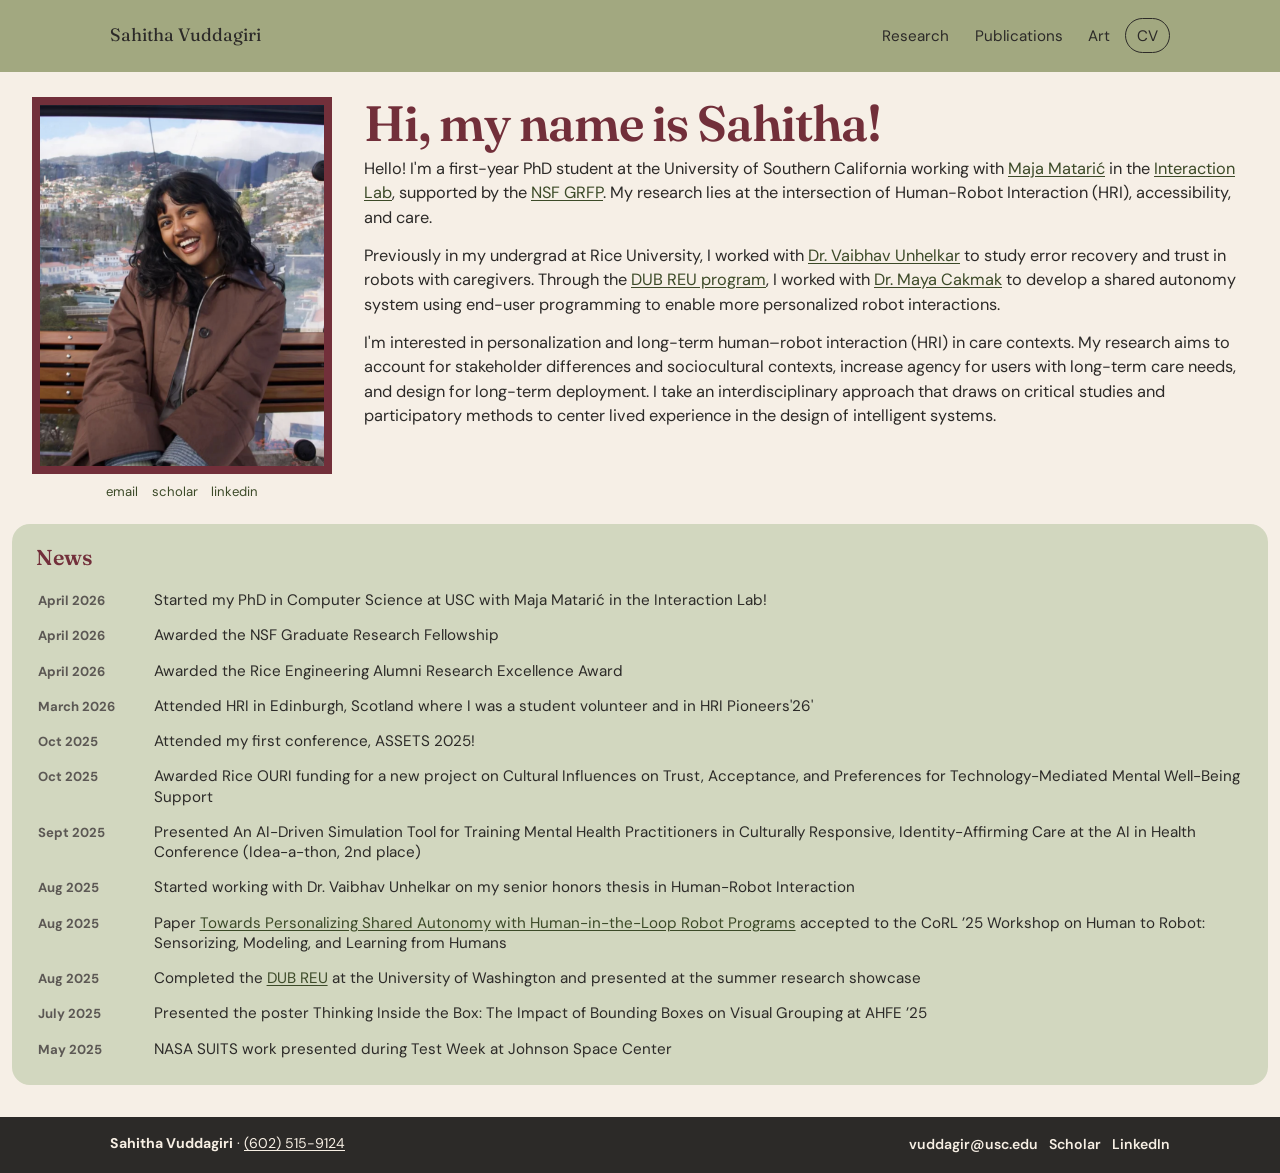
==== index.html @ d135e47e "Add personal website" ====
<!DOCTYPE html>
<html lang="en">
<head>
  <meta charset="utf-8">
  <meta name="viewport" content="width=device-width, initial-scale=1">
  <meta http-equiv="Cache-Control" content="no-cache">
  <title>Sahitha Vuddagiri</title>
  <meta name="description" content="Sahitha Vuddagiri is a PhD student at the University of Southern California studying human-robot interaction, accessibility, and care.">
  <link rel="preconnect" href="https://fonts.googleapis.com">
  <link rel="preconnect" href="https://fonts.gstatic.com" crossorigin>
  <link href="https://fonts.googleapis.com/css2?family=Fraunces:ital,opsz,wght@0,9..144,500;0,9..144,600;1,9..144,500&family=DM+Sans:ital,opsz,wght@0,9..40,400;0,9..40,500;0,9..40,600;0,9..40,700;1,9..40,400&display=swap" rel="stylesheet">
  <link rel="stylesheet" href="css/styles.css?v=22">
</head>
<body>
  <div class="wash" aria-hidden="true"></div>

  <header class="site-header">
    <div class="header-inner">
      <a class="brand" href="index.html">Sahitha Vuddagiri</a>
      <nav class="site-nav" aria-label="Primary">
        <a href="projects.html">Research</a>
        <a href="publications.html">Publications</a>
        <a href="other.html">Art</a>
        <a class="cv-link" href="cv.html">CV</a>
      </nav>
    </div>
  </header>

  <main>
    <section class="hero wrap">
      <figure class="portrait">
        <div class="portrait-frame">
          <img src="Headshot.png?v=21" alt="Sahitha Vuddagiri smiling, seated on a bench in a cable car, with a hillside city behind her.">
        </div>
        <figcaption>
          <a href="mailto:vuddagir@usc.edu">email</a>
          <a href="https://scholar.google.com/scholar?q=Sahitha+Vuddagiri">scholar</a>
          <a href="https://www.linkedin.com/in/sahithavuddagiri">linkedin</a>
        </figcaption>
      </figure>

      <div class="intro">
        <h1>Hi, my name is Sahitha!</h1>
        <p>Hello! I'm a first-year PhD student at the University of Southern California working with <a href="https://robotics.usc.edu/~maja/">Maja Matarić</a> in the <a href="https://uscinteractionlab.web.app/">Interaction Lab</a>, supported by the <a href="https://www.nsf.gov/funding/initiatives/grfp">NSF GRFP</a>. My research lies at the intersection of Human-Robot Interaction (HRI), accessibility, and care.</p>
        <p>Previously in my undergrad at Rice University, I worked with <a href="https://unhelkar.github.io/">Dr. Vaibhav Unhelkar</a> to study error recovery and trust in robots with caregivers. Through the <a href="https://dub.washington.edu/">DUB REU program</a>, I worked with <a href="https://www.mayacakmak.io/">Dr. Maya Cakmak</a> to develop a shared autonomy system using end-user programming to enable more personalized robot interactions.</p>
        <p>I'm interested in personalization and long-term human–robot interaction (HRI) in care contexts. My research aims to account for stakeholder differences and sociocultural contexts, increase agency for users with long-term care needs, and design for long-term deployment. I take an interdisciplinary approach that draws on critical studies and participatory methods to center lived experience in the design of intelligent systems.</p>
      </div>
    </section>

    <section class="board wrap" id="news" aria-labelledby="news-heading">
      <div class="board-bar">
        <h2 id="news-heading">News</h2>
      </div>

      <ol class="notes">
        <li class="note award"><time datetime="2026-08">April 2026</time><p>Started my PhD in Computer Science at USC with Maja Matarić in the Interaction Lab! </p></li>
        <li class="note award"><time datetime="2026-04">April 2026</time><p>Awarded the NSF Graduate Research Fellowship</p></li>
        <li class="note award"><time datetime="2026-04">April 2026</time><p>Awarded the Rice Engineering Alumni Research Excellence Award</p></li>
        <li class="note talk"><time datetime="2026-03">March 2026</time><p>Attended HRI in Edinburgh, Scotland where I was a student volunteer and in HRI Pioneers'26'</p></li>
        <li class="note talk"><time datetime="2025-10">Oct 2025</time><p>Attended my first conference, ASSETS 2025!</p></li>
        <li class="note award"><time datetime="2025-10">Oct 2025</time><p>Awarded Rice OURI funding for a new project on Cultural Influences on Trust, Acceptance, and Preferences for Technology-Mediated Mental Well-Being Support</p></li>
        <li class="note talk"><time datetime="2025-09">Sept 2025</time><p>Presented An AI-Driven Simulation Tool for Training Mental Health Practitioners in Culturally Responsive, Identity-Affirming Care at the AI in Health Conference (Idea-a-thon, 2nd place)</p></li>
        <li class="note mile"><time datetime="2025-08">Aug 2025</time><p>Started working with Dr. Vaibhav Unhelkar on my senior honors thesis in Human-Robot Interaction</p></li>
        <li class="note paper"><time datetime="2025-08">Aug 2025</time><p>Paper <a href="https://openreview.net/pdf?id=3ms6BnhOQh">Towards Personalizing Shared Autonomy with Human-in-the-Loop Robot Programs</a> accepted to the CoRL ’25 Workshop on Human to Robot: Sensorizing, Modeling, and Learning from Humans</p></li>
        <li class="note mile"><time datetime="2025-08">Aug 2025</time><p>Completed the <a href="https://dub.washington.edu/">DUB REU</a> at the University of Washington and presented at the summer research showcase</p></li>
        <li class="note talk"><time datetime="2025-07">July 2025</time><p>Presented the poster Thinking Inside the Box: The Impact of Bounding Boxes on Visual Grouping at AHFE ’25</p></li>
        <li class="note talk"><time datetime="2025-05">May 2025</time><p>NASA SUITS work presented during Test Week at Johnson Space Center</p></li>
      </ol>
    </section>
  </main>

  <footer class="site-footer" id="contact">
    <div class="footer-inner">
      <p><strong>Sahitha Vuddagiri</strong> · <a href="tel:+16025159124">(602) 515-9124</a></p>
      <ul class="footer-links">
        <li><a href="mailto:vuddagir@usc.edu">vuddagir@usc.edu</a></li>
        <li><a href="https://scholar.google.com/scholar?q=Sahitha+Vuddagiri">Scholar</a></li>
        <li><a href="https://www.linkedin.com/in/sahithavuddagiri">LinkedIn</a></li>
      </ul>
    </div>
  </footer>

  <script src="js/site.js?v=21"></script>
</body>
</html>
---- css/styles.css ----
:root {
  --paper: #f6efe6;
  --ink: #2c2a28;
  --muted: #5c5854;
  --coral: #3c4a28;
  --wine: #722f3a;
  --sage: #a2a880;
  --sage-wash: #a2a880;
  --panel: #d2d7bf;
  --coral-wash: #d2d7bf;
  --line: rgba(44, 42, 40, 0.12);
  --serif: "Fraunces", "Iowan Old Style", Georgia, serif;
  --sans: "DM Sans", "Segoe UI", Helvetica, Arial, sans-serif;
  --max: 1100px;
  --mx: 0.5;
  --my: 0.5;
}

* { box-sizing: border-box; }
html { scroll-behavior: smooth; }

body {
  margin: 0;
  min-height: 100vh;
  display: flex;
  flex-direction: column;
  background: var(--paper);
  color: var(--ink);
  font-family: var(--sans);
  font-size: 1.02rem;
  line-height: 1.5;
}

main {
  flex: 1 0 auto;
  background: var(--paper);
}

a { color: var(--coral); text-underline-offset: 0.14em; }
a:hover { color: var(--ink); }
:focus-visible { outline: 2px solid var(--coral); outline-offset: 3px; }

.wrap {
  max-width: var(--max);
  margin: 0 auto;
  padding: 0 1.25rem;
}

/* ---------- painted paper, not a gradient blob ---------- */

.wash { display: none; }

/* ---------- header ---------- */

.site-header {
  position: sticky;
  top: 0;
  z-index: 40;
  background: var(--sage);
}

.header-inner {
  max-width: var(--max);
  margin: 0 auto;
  padding: 1.15rem 1.25rem;
  display: flex;
  align-items: center;
  justify-content: space-between;
  gap: 1rem;
}

.brand {
  font-family: var(--serif);
  color: var(--ink);
  text-decoration: none;
  font-size: 1.12rem;
}

.brand:hover { color: var(--ink); }

.site-nav { display: flex; align-items: center; gap: 0.2rem; }

.site-nav a {
  color: var(--ink);
  text-decoration: none;
  font-size: 0.95rem;
  padding: 0.32rem 0.7rem;
  border-radius: 999px;
}

.site-nav a:hover,
.site-nav a[aria-current="page"] { background: rgba(255, 255, 255, 0.55); color: var(--ink); }

.cv-link { border: 1.4px solid var(--ink); }
.cv-link[aria-current="page"] { background: var(--ink); color: var(--paper); }

/* ---------- hero ---------- */

.hero {
  display: grid;
  grid-template-columns: minmax(220px, 300px) minmax(0, 1fr);
  gap: 1.2rem 2rem;
  align-items: start;
  width: min(1280px, calc(100% - 1.5rem));
  max-width: none;
  padding: 1.6rem 1.25rem 1.4rem;
}

.portrait { margin: 0; }

.portrait-frame {
  padding: 8px;
  background: var(--wine);
}

.portrait img {
  display: block;
  width: 100%;
  height: auto;
  aspect-ratio: 946 / 1200;
}

.portrait figcaption {
  display: flex;
  justify-content: center;
  gap: 0.85rem;
  margin-top: 0.5rem;
  font-size: 0.82rem;
}

.portrait figcaption a { text-decoration: none; }
.portrait figcaption a:hover { text-decoration: underline; }

.stamp {
  display: inline-block;
  margin: 0 0 0.45rem;
  padding: 0.15rem 0.5rem;
  border: 1.5px dashed #c42a68;
  color: #c42a68;
  font-size: 0.72rem;
  font-weight: 700;
  letter-spacing: 0.08em;
  text-transform: uppercase;
  transform: rotate(-1deg);
}

.intro h1 {
  margin: 0 0 0.45rem;
  font-family: var(--serif);
  font-weight: 600;
  font-size: clamp(2.1rem, 4vw, 3.1rem);
  line-height: 1.05;
  letter-spacing: -0.02em;
  color: var(--wine);
}

.intro p { margin: 0 0 0.85rem; }

.with {
  display: flex;
  flex-wrap: wrap;
  align-items: center;
  gap: 0.4rem;
  margin: 0;
  font-size: 0.88rem;
  color: var(--muted);
}

.with a {
  color: var(--ink);
  text-decoration: none;
  padding: 0.18rem 0.6rem;
  border-radius: 999px;
  background: #fff;
  border: 1px solid var(--line);
}

.with a:hover { background: #ffd9c4; }

/* overlapping research map */

.venn {
  position: relative;
  height: 250px;
  margin: 0;
}

.v {
  position: absolute;
  width: 158px;
  height: 158px;
  border: 0;
  border-radius: 50%;
  padding: 2.1rem 0.9rem 0;
  font: inherit;
  color: var(--ink);
  cursor: pointer;
  text-align: center;
  transition: transform 0.25s, box-shadow 0.25s, z-index 0s;
}

.v strong { display: block; font-family: var(--serif); font-size: 1.05rem; }
.v em {
  display: block;
  max-height: 0;
  overflow: hidden;
  margin-top: 0;
  font-size: 0.74rem;
  font-style: normal;
  line-height: 1.3;
  opacity: 0;
  transition: max-height 0.3s, opacity 0.3s, margin 0.3s;
}

.v:hover,
.v:focus-visible,
.v.is-on {
  z-index: 4;
  transform: scale(1.08);
  box-shadow: 0 12px 28px rgba(70, 30, 40, 0.18);
}

.v:hover em,
.v:focus-visible em,
.v.is-on em {
  max-height: 5rem;
  opacity: 1;
  margin-top: 0.35rem;
}

.v-hri { top: 0; left: 18px; background: rgba(255, 122, 89, 0.42); }
.v-acc { top: 0; right: 8px; background: rgba(232, 69, 126, 0.38); }
.v-care { bottom: 0; left: 62px; background: rgba(124, 77, 255, 0.34); }

.v-core {
  position: absolute;
  left: 50%;
  top: 46%;
  transform: translate(-50%, -50%);
  margin: 0;
  z-index: 5;
  font-family: var(--serif);
  font-size: 0.86rem;
  font-weight: 600;
  pointer-events: none;
  text-shadow: 0 0 10px var(--paper);
}

/* ---------- news as notes ---------- */

.board.wrap,
.easel.wrap {
  width: min(1380px, calc(100% - 1.5rem));
  max-width: none;
}

.board {
  margin: 0 auto 2rem;
  padding: 1.15rem 1.5rem 1.35rem;
  background: var(--panel);
  border-radius: 18px;
}

.board-bar {
  display: flex;
  align-items: baseline;
  justify-content: flex-start;
  gap: 0.85rem;
  margin-bottom: 0.7rem;
}

.board-bar h2 {
  margin: 0;
  font-family: var(--serif);
  font-weight: 600;
  font-size: 1.35rem;
  color: var(--wine);
}

.ghost {
  border: 0;
  background: transparent;
  font: inherit;
  font-size: 0.88rem;
  font-weight: 700;
  color: var(--coral);
  cursor: pointer;
  text-decoration: underline;
  text-underline-offset: 0.16em;
}

.notes {
  list-style: none;
  margin: 0;
  padding: 0;
  display: flex;
  flex-direction: column;
  gap: 0.35rem;
}

.note {
  margin: 0;
  display: grid;
  grid-template-columns: 6.4rem minmax(0, 1fr);
  gap: 0.8rem;
  align-items: baseline;
  padding: 0.28rem 0.15rem;
  background: transparent;
  border-top: 0;
  border-left: 0;
  box-shadow: none;
  transform: none;
}

.note time { font-size: 0.82rem; font-weight: 700; color: var(--muted); }
.note p { margin: 0; font-size: 0.95rem; line-height: 1.35; }

.award { --tab: var(--coral); --tilt: -1.2deg; }
.paper { --tab: var(--coral); --tilt: 1deg; }
.talk { --tab: var(--sage); --tilt: -0.6deg; }
.mile { --tab: var(--sage); --tilt: 1.4deg; }

.more { display: grid; grid-template-rows: 0fr; transition: grid-template-rows 0.4s ease; }
.more > div { overflow: hidden; }
.more.open { grid-template-rows: 1fr; margin-top: 0.7rem; }

/* ---------- project cards ---------- */

.cards {
  display: grid;
  flex: 1 1 auto;
  grid-template-columns: repeat(auto-fit, minmax(min(100%, 300px), 1fr));
  grid-auto-rows: minmax(230px, 1fr);
  gap: 1.35rem;
  align-items: stretch;
}

.card {
  position: relative;
  overflow: hidden;
  border-radius: 12px;
  background: #fffdf8;
  border: 1px solid var(--line);
  height: 100%;
  min-height: 230px;
}

.card-hit {
  position: relative;
  display: block;
  width: 100%;
  height: 100%;
  margin: 0;
  padding: 0;
  border: 0;
  background: #efe8df;
  cursor: pointer;
  color: inherit;
  text-align: left;
}

.card-hit img {
  display: block;
  width: 100%;
  height: 100%;
  object-fit: cover;
  object-position: center;
}

.card-overlay {
  position: absolute;
  inset: 0;
  display: flex;
  flex-direction: column;
  justify-content: flex-end;
  padding: 0.85rem 0.95rem 0.9rem;
  background: linear-gradient(to top, rgba(44, 42, 40, 0.86) 0%, rgba(44, 42, 40, 0.28) 46%, rgba(44, 42, 40, 0) 70%);
  color: #f6efe6;
  transition: background 0.2s ease;
}

.card:hover .card-overlay,
.card:focus-within .card-overlay {
  background: linear-gradient(to top, rgba(44, 42, 40, 0.94) 0%, rgba(44, 42, 40, 0.62) 58%, rgba(44, 42, 40, 0.22) 100%);
}

.card .kicker:empty { display: none; }

.card .kicker {
  margin: 0 0 0.2rem;
  font-size: 0.68rem;
  font-weight: 700;
  letter-spacing: 0.06em;
  text-transform: uppercase;
  color: #f0d2c4;
}

.card .card-title {
  display: block;
  font-family: var(--serif);
  font-weight: 600;
  font-size: 1.05rem;
  line-height: 1.25;
}

.card .blurb {
  display: block;
  margin: 0;
  max-height: 0;
  overflow: hidden;
  opacity: 0;
  font-size: 0.82rem;
  line-height: 1.4;
  transition: max-height 0.25s ease, opacity 0.25s ease, margin 0.25s ease;
}

.card:hover .blurb,
.card:focus-within .blurb {
  max-height: 6.4rem;
  opacity: 1;
  margin-top: 0.4rem;
}

.card:hover { box-shadow: 0 10px 24px rgba(44, 42, 40, 0.12); }

.project-pop {
  position: relative;
  width: min(680px, calc(100vw - 2rem));
  max-height: min(86vh, 760px);
  overflow: auto;
  border: 0;
  border-radius: 16px;
  padding: 1.15rem 1.3rem 1.4rem;
  background: var(--paper);
  color: var(--ink);
}

.project-pop::backdrop { background: rgba(44, 42, 40, 0.72); }

.project-pop img {
  display: block;
  width: auto;
  max-width: 100%;
  height: auto;
  max-height: min(68vh, 560px);
  margin: 0 auto 0.85rem;
  object-fit: contain;
  border-radius: 8px;
}

.project-pop .kicker {
  margin: 0 0 0.25rem;
  font-size: 0.72rem;
  font-weight: 700;
  letter-spacing: 0.06em;
  text-transform: uppercase;
  color: #5c6144;
}

.project-pop h2 {
  margin: 0 0 0.55rem;
  font-family: var(--serif);
  font-weight: 600;
  font-size: 1.45rem;
  line-height: 1.2;
  color: var(--wine);
}

.project-pop .blurb {
  margin: 0;
  font-size: 1rem;
  line-height: 1.5;
}

.project-pop .lightbox-close {
  top: 0.55rem;
  right: 0.55rem;
}

/* ---------- art wall ---------- */

.art-intro { padding: 1.3rem 1.25rem 0.2rem; }
.life-line {
  margin: 0 0 0.7rem;
  font-size: 1.22rem;
  line-height: 1.45;
  color: var(--coral);
}
.art-heading {
  display: flex;
  align-items: center;
  gap: 0.45rem;
}
.art-intro h1 {
  margin: 0;
  font-family: var(--serif);
  font-weight: 600;
  font-size: clamp(1.8rem, 3vw, 2.3rem);
  color: var(--wine);
}

.site-icon {
  display: inline-flex;
  align-items: center;
  justify-content: center;
  width: 1.85rem;
  height: 1.85rem;
  color: var(--wine);
  text-decoration: none;
}
.site-icon:hover { color: var(--ink); }
.site-icon svg { display: block; width: 1.35rem; height: 1.35rem; }

.wall {
  position: relative;
  max-width: 1040px;
  margin: 0 auto;
  display: grid;
  grid-template-columns: repeat(4, minmax(0, 1fr));
  align-items: start;
  padding: 0.4rem 1.1rem 1.2rem;
}

.piece { width: 100%; }

.wall-note {
  position: absolute;
  top: 0.6rem;
  left: 50%;
  transform: translateX(-50%) rotate(-2deg);
  z-index: 6;
  margin: 0;
  padding: 0.2rem 0.55rem;
  background: #fff8c8;
  box-shadow: 0 4px 10px rgba(70, 30, 40, 0.12);
  font-size: 0.78rem;
  font-weight: 600;
}

.piece {
  margin: 0;
  padding: 0;
  overflow: hidden;
  background: transparent;
  box-shadow: 0 14px 30px rgba(70, 30, 40, 0.18);
  transition: box-shadow 0.2s;
  touch-action: none;
  user-select: none;
  cursor: grab;
}

.piece.grab { cursor: grabbing; box-shadow: 0 26px 40px rgba(70, 30, 40, 0.28); }

.piece .zoom { width: auto; max-width: 100%; height: auto; }
.piece img {
  display: block;
  width: auto;
  max-width: 100%;
  max-height: 230px;
  height: auto;
  object-fit: contain;
  pointer-events: none;
}

.piece { width: auto; max-width: 100%; justify-self: center; }
.piece-h { grid-column: 1; grid-row: 1; transform: rotate(-7deg); z-index: 2; }
.piece-f { grid-column: 2; grid-row: 1; transform: rotate(4deg); margin-top: 1.15rem; margin-left: -0.7rem; z-index: 3; }
.piece-a { grid-column: 3; grid-row: 1; transform: rotate(-3deg); margin-left: -0.45rem; z-index: 2; }
.piece-g { grid-column: 4; grid-row: 1; transform: rotate(6deg); margin-top: 0.7rem; margin-left: -0.8rem; z-index: 1; }
.piece-b { grid-column: 1; grid-row: 2; transform: rotate(8deg); margin-top: -2.6rem; z-index: 4; }
.piece-e { grid-column: 2; grid-row: 2; transform: rotate(-5deg); margin-top: -1.7rem; margin-left: -0.5rem; z-index: 3; }
.piece-c { grid-column: 3; grid-row: 2; transform: rotate(3.5deg); margin-top: -2.3rem; z-index: 4; }
.piece-d { grid-column: 4; grid-row: 2; transform: rotate(-6.5deg); margin-top: -1.15rem; margin-left: -0.6rem; z-index: 2; }

.easel {
  display: grid;
  grid-template-columns: minmax(0, 1fr) minmax(150px, 220px);
  gap: 1.2rem;
  align-items: stretch;
  margin: 0 auto 2rem;
  padding: 1.25rem 1.5rem 1.4rem;
  background: var(--panel);
  border-radius: 18px;
}

.big {
  margin: 0;
  font-family: var(--serif);
  font-size: 3.2rem;
  line-height: 0.9;
  color: #c42a68;
}

.easel-stat p:last-child {
  margin: 0.35rem 0 0;
  font-size: 0.82rem;
  color: var(--muted);
}

.easel-copy h2 {
  display: flex;
  align-items: center;
  gap: 0.35rem;
  margin: 0 0 0.45rem;
  font-family: var(--serif);
  font-weight: 600;
  font-size: 1.35rem;
  color: var(--wine);
}
.easel-copy { font-size: 0.86rem; color: var(--ink); }
.easel-copy p { margin: 0 0 0.45rem; }
.tiny { font-size: 0.75rem; color: var(--muted); }

.studies {
  list-style: none;
  margin: 0;
  padding: 0;
  font-size: 0.8rem;
  font-weight: 600;
}

.studies li + li { margin-top: 0.2rem; }
.studies li::before { content: "→ "; color: var(--coral); }

.photo-stack {
  display: flex;
  flex-direction: column;
  gap: 0.5rem;
  height: 100%;
  min-height: 0;
}
.photo-stack .zoom {
  flex: 1 1 0;
  min-height: 0;
  overflow: hidden;
}
.photo-stack img {
  display: block;
  width: 100%;
  height: 100%;
  object-fit: cover;
  box-shadow: 0 8px 18px rgba(44, 42, 40, 0.14);
}

.zoom {
  display: block;
  width: 100%;
  margin: 0;
  padding: 0;
  border: 0;
  background: transparent;
  cursor: zoom-in;
}

/* ---------- publications ---------- */

.page {
  display: flex;
  flex-direction: column;
  padding: 1.2rem 0 1.25rem;
}
.page > .wrap {
  flex: 1 1 auto;
  display: flex;
  flex-direction: column;
}

.page-head {
  display: flex;
  flex-wrap: wrap;
  align-items: end;
  justify-content: space-between;
  gap: 0.8rem 1.4rem;
  margin-bottom: 1rem;
}

.page-title {
  margin: 0;
  font-family: var(--serif);
  font-weight: 600;
  font-size: clamp(1.8rem, 3vw, 2.3rem);
  letter-spacing: -0.02em;
  color: var(--wine);
}

.page-head p { margin: 0; color: var(--muted); }

.filters { display: flex; flex-wrap: wrap; gap: 0.35rem; }

.filters button {
  padding: 0.32rem 0.75rem;
  border: 1px solid var(--line);
  border-radius: 999px;
  background: #fff;
  font: inherit;
  font-size: 0.84rem;
  font-weight: 600;
  cursor: pointer;
}

.filters button[aria-pressed="true"] { background: var(--ink); color: var(--paper); border-color: var(--ink); }

.pub-group { margin: 0 0 1.1rem; }

.pub-group h2 {
  margin: 0 0 0.15rem;
  font-family: var(--serif);
  font-size: 1.15rem;
  color: var(--wine);
}

.pub-row {
  display: grid;
  grid-template-columns: 3.2rem minmax(0, 1fr);
  gap: 0.8rem;
  padding: 0.55rem 0;
  border-bottom: 1px dashed var(--line);
}

.pub-row .year { font-family: var(--serif); font-weight: 600; color: var(--muted); }
.pub-row h3 { margin: 0 0 0.1rem; font-family: var(--serif); font-size: 1.02rem; line-height: 1.3; }
.pub-row p { margin: 0; font-size: 0.86rem; }
.authors { color: #4f3d45; }
.venue { color: var(--muted); }

.badge {
  display: inline-block;
  margin-left: 0.3rem;
  padding: 0.02rem 0.45rem;
  border-radius: 999px;
  background: var(--coral-wash);
  font-size: 0.68rem;
  font-weight: 700;
}

/* ---------- cv ---------- */

.cv-layout { display: grid; grid-template-columns: 160px minmax(0, 1fr); gap: 2rem; }
.toc { position: sticky; top: 4.4rem; align-self: start; display: grid; gap: 0.1rem; font-size: 0.86rem; }
.toc a { color: var(--muted); text-decoration: none; padding: 0.2rem 0.5rem; border-left: 2px solid transparent; }
.toc a:hover, .toc a.active { color: var(--ink); border-color: var(--ink); }
.cv-contact { margin: 0.25rem 0 0; font-size: 0.88rem; color: var(--muted); }

.cv h2 {
  margin: 1.3rem 0 0.5rem;
  font-family: var(--serif);
  font-size: 1.2rem;
  color: var(--wine);
  scroll-margin-top: 4.6rem;
}

.cv h2:first-of-type { margin-top: 0.1rem; }
.cv article { margin: 0 0 0.75rem; }
.cv h3 { margin: 0; font-size: 0.98rem; }
.cv-top, .cv-sub { display: flex; justify-content: space-between; gap: 1rem; align-items: baseline; }
.cv-sub { font-style: italic; font-size: 0.92rem; }
.cv .place, .cv .when { font-style: normal; font-weight: 600; font-size: 0.82rem; color: var(--muted); white-space: nowrap; }
.cv ul { margin: 0.25rem 0 0; padding-left: 1.05rem; font-size: 0.92rem; }
.cv li { margin: 0.1rem 0; }
.cv p { margin: 0.12rem 0 0; font-size: 0.92rem; }
.cv-pubs p { margin: 0 0 0.45rem; }

.btn {
  display: inline-flex;
  align-items: center;
  padding: 0.4rem 0.9rem;
  border: 0;
  border-radius: 999px;
  background: var(--ink);
  color: var(--paper);
  text-decoration: none;
  font: inherit;
  font-size: 0.86rem;
  font-weight: 600;
  cursor: pointer;
}

.btn:hover { background: #4a3038; color: var(--paper); }

.chips {
  list-style: none;
  margin: 0;
  padding: 0;
  display: flex;
  flex-wrap: wrap;
  gap: 0.35rem;
}

.chips span {
  display: inline-block;
  padding: 0.2rem 0.6rem;
  border-radius: 999px;
  background: #fff;
  border: 1px solid var(--line);
  font-size: 0.8rem;
}

/* ---------- lightbox / footer ---------- */

.lightbox {
  width: auto;
  max-width: calc(100vw - 2rem);
  max-height: calc(100vh - 2rem);
  padding: 0;
  border: 0;
  background: transparent;
  overflow: visible;
}
.lightbox::backdrop { background: rgba(20, 10, 14, 0.88); }
.lightbox img {
  display: block;
  width: auto;
  height: auto;
  max-width: min(92vw, 1200px);
  max-height: 90vh;
  object-fit: contain;
}

.lightbox-close {
  position: absolute;
  top: -0.2rem;
  right: -0.2rem;
  width: 2.1rem;
  height: 2.1rem;
  border: 0;
  border-radius: 50%;
  background: #fff;
  cursor: pointer;
  font-size: 1.3rem;
}

.site-footer {
  flex-shrink: 0;
  margin-top: auto;
  background: var(--ink);
  color: #f7efe4;
}
.footer-inner {
  max-width: var(--max);
  margin: 0 auto;
  padding: 0.9rem 1.25rem 1.05rem;
  display: flex;
  flex-wrap: wrap;
  align-items: center;
  justify-content: space-between;
  gap: 0.6rem 1.2rem;
}
.footer-inner p { margin: 0; font-size: 0.88rem; }
.footer-inner a { color: inherit; }
.footer-links { list-style: none; margin: 0; padding: 0; display: flex; flex-wrap: wrap; gap: 0.7rem; }
.footer-links a { color: #f7efe4; text-decoration: none; font-weight: 600; font-size: 0.88rem; }
.footer-links a:hover { color: #fff; }

@media print {
  .site-header, .site-footer, .wash, .toc, .btn { display: none !important; }
  body { background: #fff; }
  .cv-layout { display: block; }
}

@media (prefers-reduced-motion: reduce) {
  *, *::before, *::after { animation: none !important; transition: none !important; }
}

@media (max-width: 900px) {
  .hero { grid-template-columns: 1fr; }
  .portrait { max-width: 280px; margin: 0 auto; }
  .venn { height: 230px; max-width: 300px; }
  .notes { display: flex; }
  .easel { grid-template-columns: 1fr; }
  .photo-stack { height: auto; }
  .photo-stack .zoom { flex: none; height: auto; }
  .photo-stack img { height: 160px; }
  .cv-layout { grid-template-columns: 1fr; }
  .toc { position: static; display: flex; flex-wrap: wrap; }
}

@media (max-width: 800px) {
  .header-inner { flex-wrap: wrap; }
  .note { grid-template-columns: 1fr; gap: 0.1rem; }
  .wall { grid-template-columns: 1fr 1fr; gap: 1rem; }
  .piece,
  .piece-a, .piece-b, .piece-c, .piece-d,
  .piece-e, .piece-f, .piece-g, .piece-h {
    grid-column: auto;
    grid-row: auto;
    width: 100%;
    margin: 0;
    transform: none;
    touch-action: auto;
    cursor: zoom-in;
  }
  .piece-g { grid-column: 1 / -1; }
  .photo-stack { flex-direction: column; }
  .cv-top, .cv-sub { flex-direction: column; gap: 0.05rem; }
  .cv .place, .cv .when { white-space: normal; }
}
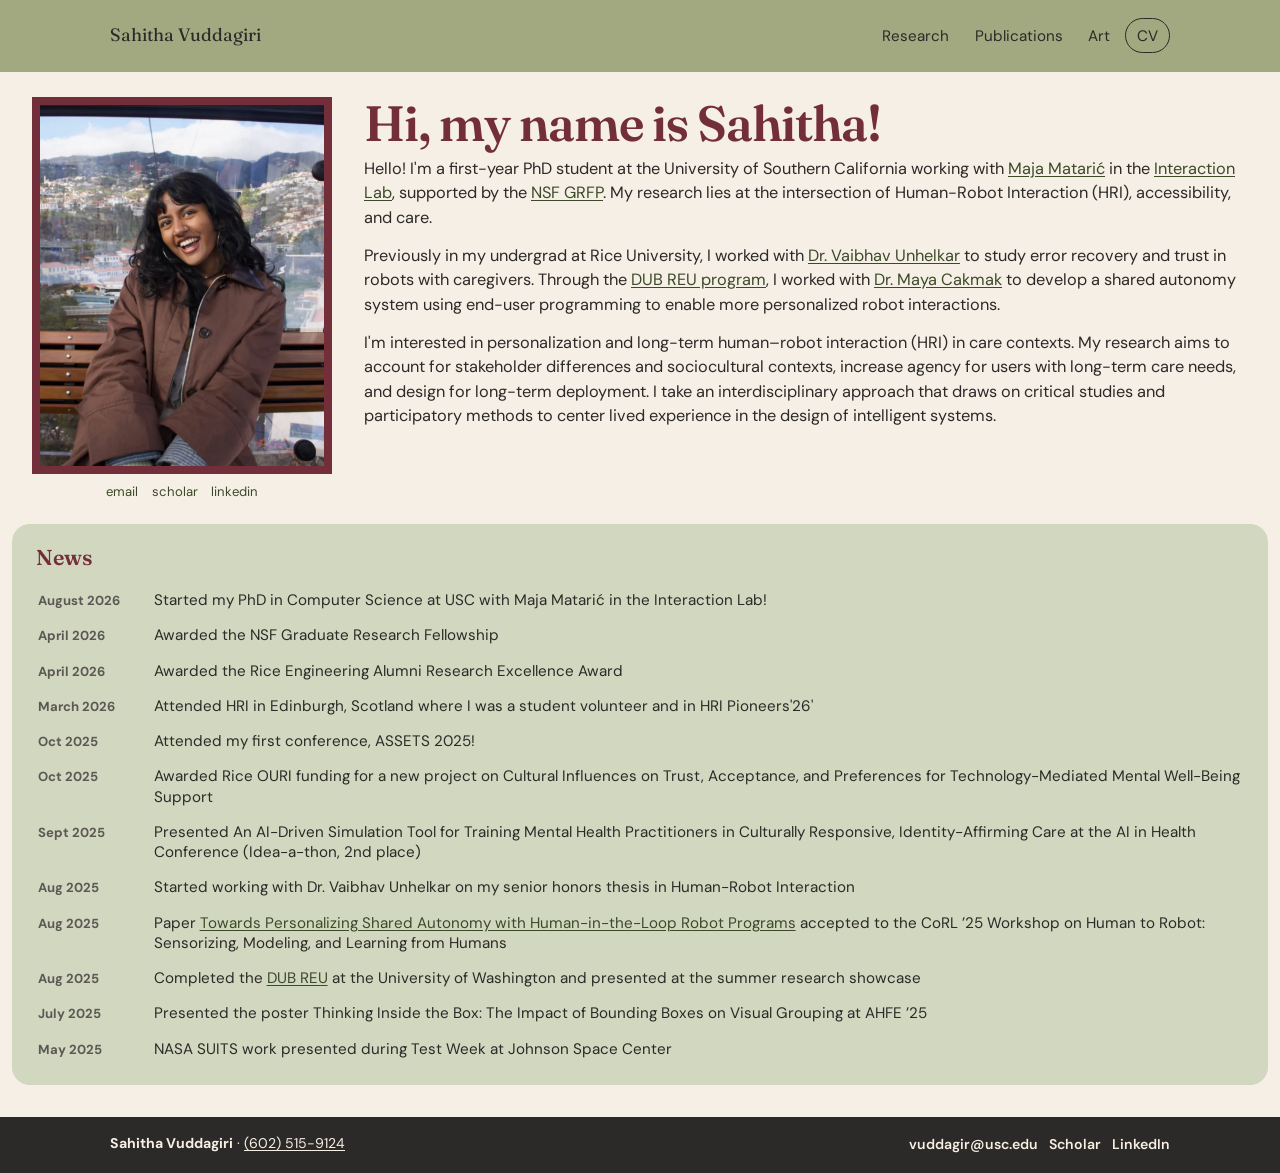
==== commit e653c339: "fix" ====
--- a/index.html
+++ b/index.html
@@ -53,7 +53,7 @@
       </div>
 
       <ol class="notes">
-        <li class="note award"><time datetime="2026-08">April 2026</time><p>Started my PhD in Computer Science at USC with Maja Matarić in the Interaction Lab! </p></li>
+        <li class="note award"><time datetime="2026-08">August 2026</time><p>Started my PhD in Computer Science at USC with Maja Matarić in the Interaction Lab! </p></li>
         <li class="note award"><time datetime="2026-04">April 2026</time><p>Awarded the NSF Graduate Research Fellowship</p></li>
         <li class="note award"><time datetime="2026-04">April 2026</time><p>Awarded the Rice Engineering Alumni Research Excellence Award</p></li>
         <li class="note talk"><time datetime="2026-03">March 2026</time><p>Attended HRI in Edinburgh, Scotland where I was a student volunteer and in HRI Pioneers'26'</p></li>
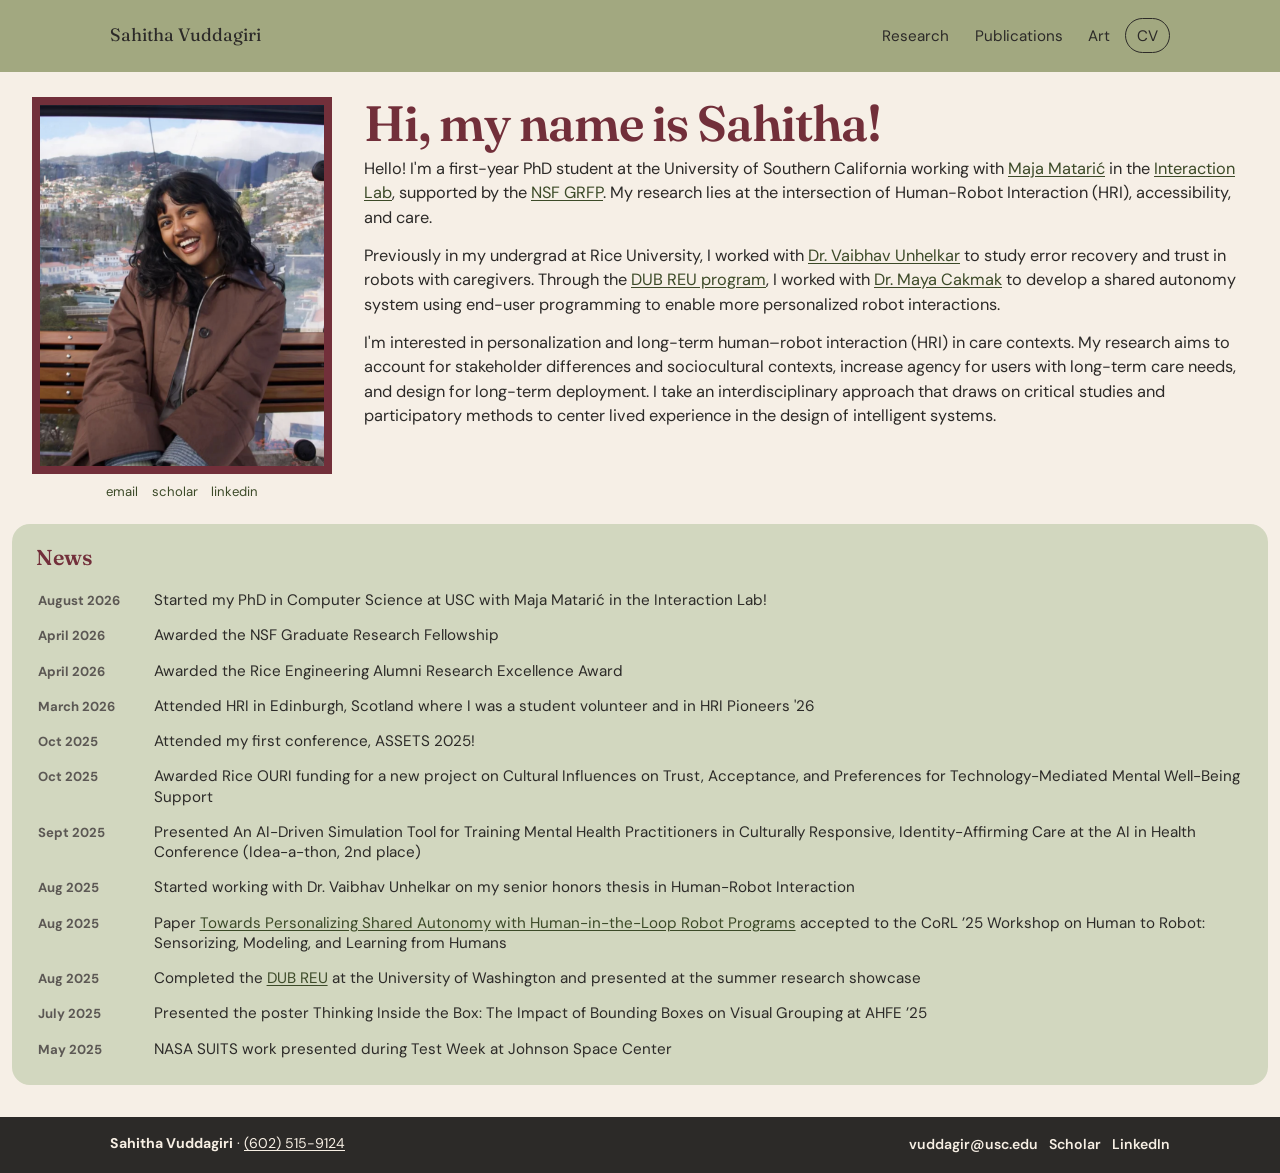
==== commit d01aec15: "fix" ====
--- a/index.html
+++ b/index.html
@@ -56,7 +56,7 @@
         <li class="note award"><time datetime="2026-08">August 2026</time><p>Started my PhD in Computer Science at USC with Maja Matarić in the Interaction Lab! </p></li>
         <li class="note award"><time datetime="2026-04">April 2026</time><p>Awarded the NSF Graduate Research Fellowship</p></li>
         <li class="note award"><time datetime="2026-04">April 2026</time><p>Awarded the Rice Engineering Alumni Research Excellence Award</p></li>
-        <li class="note talk"><time datetime="2026-03">March 2026</time><p>Attended HRI in Edinburgh, Scotland where I was a student volunteer and in HRI Pioneers'26'</p></li>
+        <li class="note talk"><time datetime="2026-03">March 2026</time><p>Attended HRI in Edinburgh, Scotland where I was a student volunteer and in HRI Pioneers '26</p></li>
         <li class="note talk"><time datetime="2025-10">Oct 2025</time><p>Attended my first conference, ASSETS 2025!</p></li>
         <li class="note award"><time datetime="2025-10">Oct 2025</time><p>Awarded Rice OURI funding for a new project on Cultural Influences on Trust, Acceptance, and Preferences for Technology-Mediated Mental Well-Being Support</p></li>
         <li class="note talk"><time datetime="2025-09">Sept 2025</time><p>Presented An AI-Driven Simulation Tool for Training Mental Health Practitioners in Culturally Responsive, Identity-Affirming Care at the AI in Health Conference (Idea-a-thon, 2nd place)</p></li>
